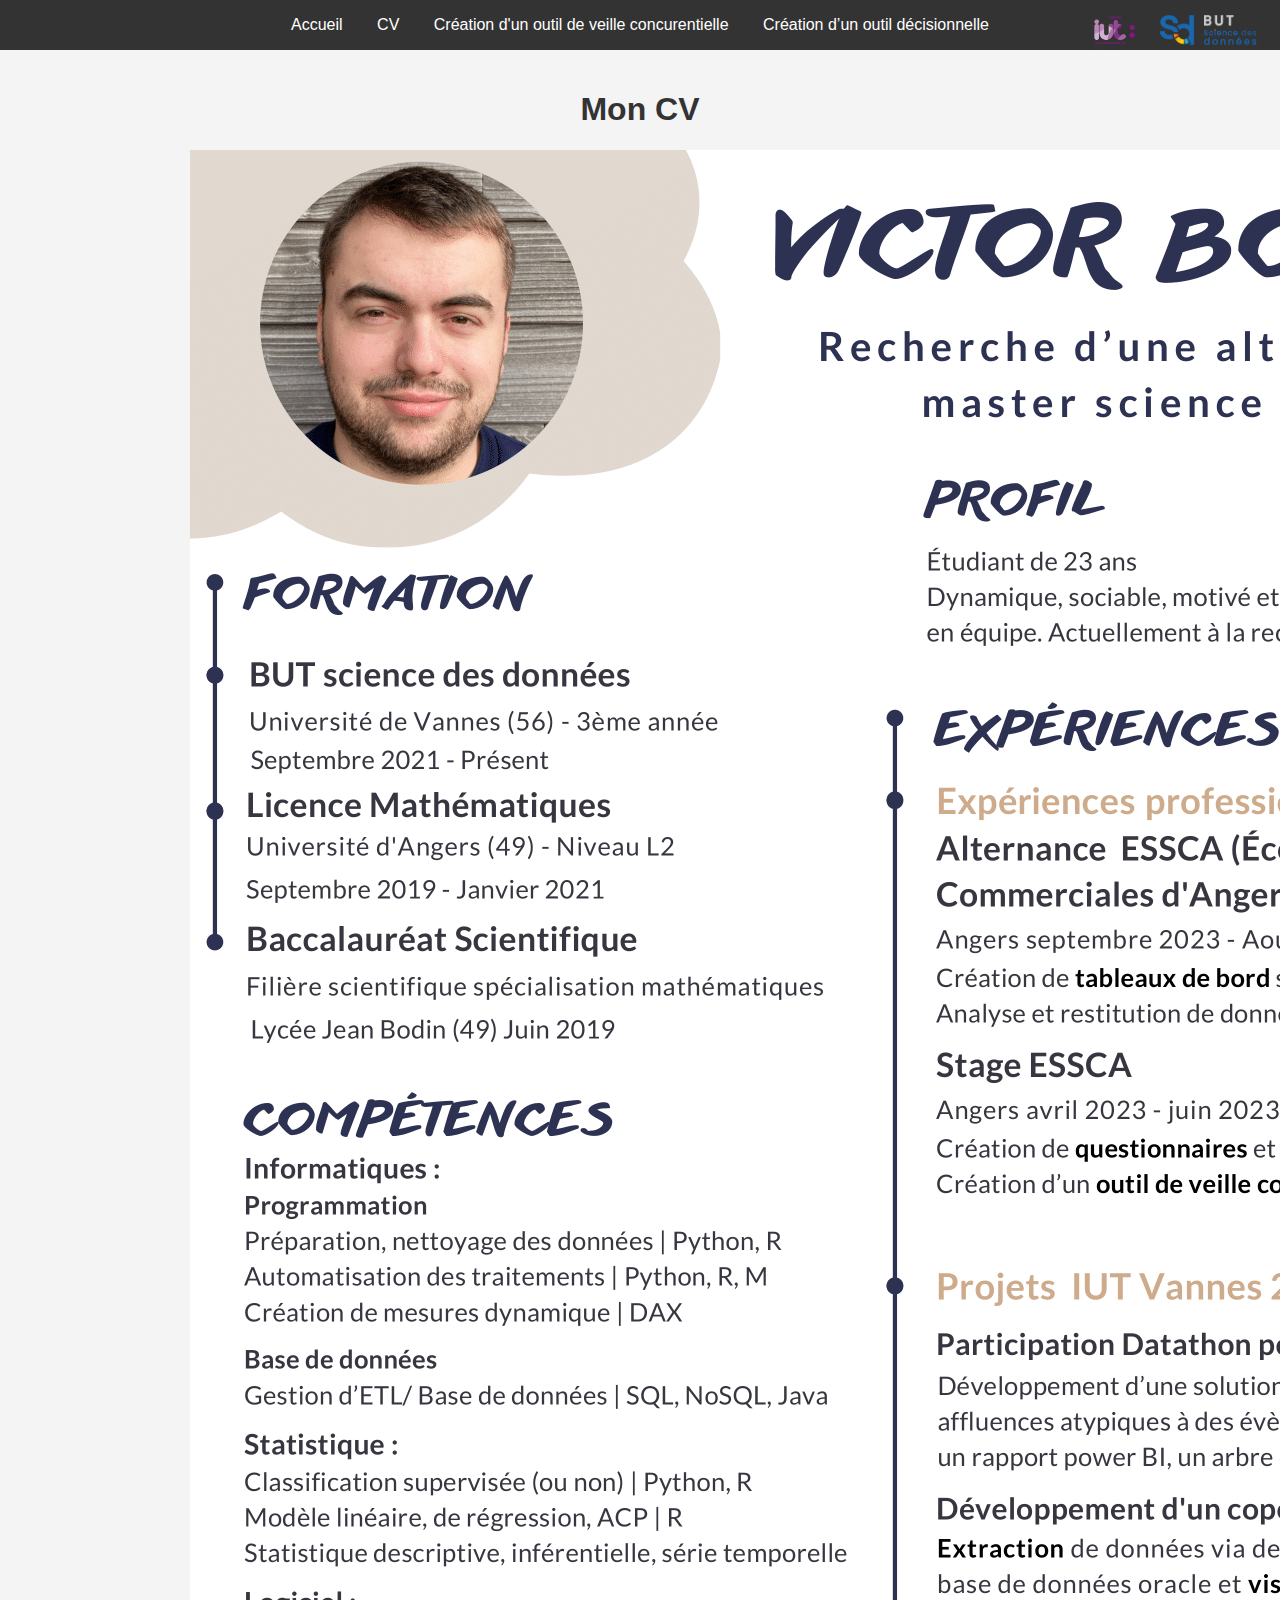
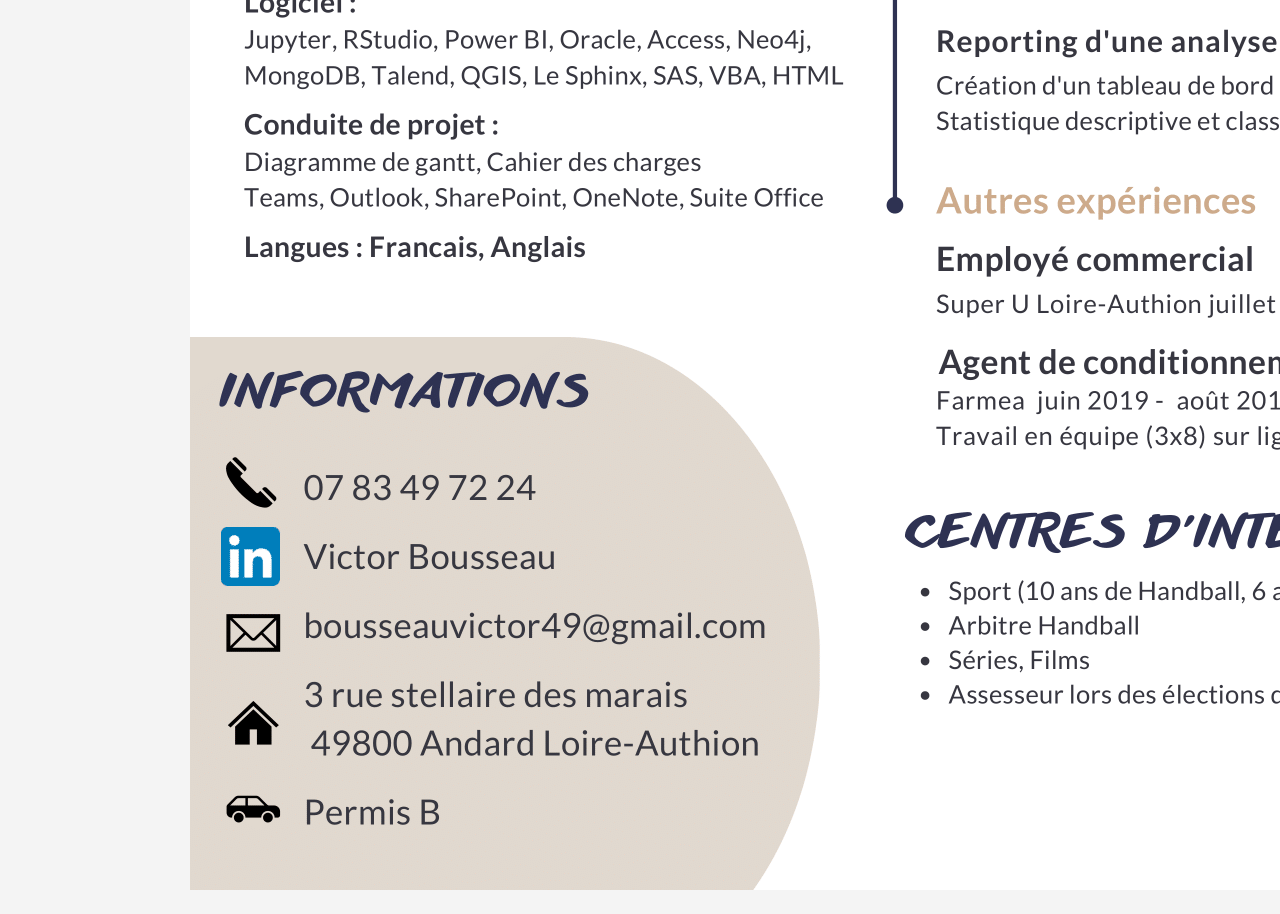
==== cv.html @ 000000b6 "inch2" ====
<!DOCTYPE html>
<html lang="fr">
<head>
    <meta charset="UTF-8">
    <meta name="viewport" content="width=device-width, initial-scale=1.0">
    <title>CV - Mon Portfolio</title>
    <link rel="stylesheet" href="style.css">
    <style>
        body {
            font-family: Arial, sans-serif;
            margin: 0;
            padding: 0;
            background-color: #f4f4f4;
        }
        nav {
            background-color: #333;
            color: #fff;
            padding: 1em 0;
            text-align: center;
            position: relative;
        }
        nav ul {
            list-style-type: none;
            margin: 0;
            padding: 0;
        }
        nav ul li {
            display: inline;
            margin: 0 15px;
        }
        nav ul li a {
            color: #fff;
            text-decoration: none;
        }
        .logo-container {
            position: absolute;
            right: 20px;
            top: 10px;
        }
        .logo-container img {
            height: 40px;
            margin-left: 10px;
        }
        main {
            padding: 20px;
            max-width: 900px;
            margin: 0 auto;
        }
        h1 {
            color: #333;
            text-align: center;
        }
    </style>

</head>
<body>
    <nav>
        <ul>
            <li><a href="index.html">Accueil</a></li>
            <li><a href="cv.html">CV</a></li>
            <li><a href="projet1.html">Création d'un outil de veille concurentielle</a></li>
            <li><a href="projet2.html">Création d’un outil décisionnelle</a></li>
            <div class="logo-container">
                <img src="IUT_VANNES_LOGO-sansfondblanc-e1669819263791.png" alt="Logo 1">
                <img src="But-SD-1024x392.png" alt="Logo 2">
            </div>
        </ul>
    </nav>
    <main>
        <h1>Mon CV</h1>
        <!-- Utilisation de l'élément <embed> pour afficher le PDF -->
            <div class="image-container">
                <img src="CV Bousseau Victor-1.png" alt="Description de l'image 1">
            </div>
        
        <!-- Alternative : Utilisation de l'élément <iframe> -->
        <!-- <iframe src="cv.pdf" width="100%" height="600px"></iframe> -->

        <!-- Lien pour télécharger le CV -->
    </main>
</body>
</html>
---- style.css ----
body {
    font-family: Arial, sans-serif;
    margin: 0;
    padding: 0;
    background-color: #f4f4f4;
}

nav {
    background-color: #333;
    color: #fff;
    padding: 1em 0;
}

nav ul {
    list-style-type: none;
    margin: 0;
    padding: 0;
    text-align: center;
}

nav ul li {
    display: inline;
    margin: 0 15px;
}

nav ul li a {
    color: #fff;
    text-decoration: none;
}

h1, h2 {
    text-align: left;
}

main {
    padding: 20px;
    max-width: 100%;
    margin: 0 auto;
}

#sidebar {
    position: fixed;
    top: 30px; /* Ajustement pour décaler le sommaire */
    left: 0;
    width: 255px;
    height: 100%;
    background-color: #f0f0f0;
    padding: 20px;
    overflow-y: auto;
}



#summary {
    list-style-type: none;
    padding: 0;
}

#summary li {
    margin-bottom: 10px;
}

#summary li a {
    text-decoration: none;
    color: #333;
    display: block;
}

#summary li a:hover {
    color: #000;
    font-weight: bold;
}
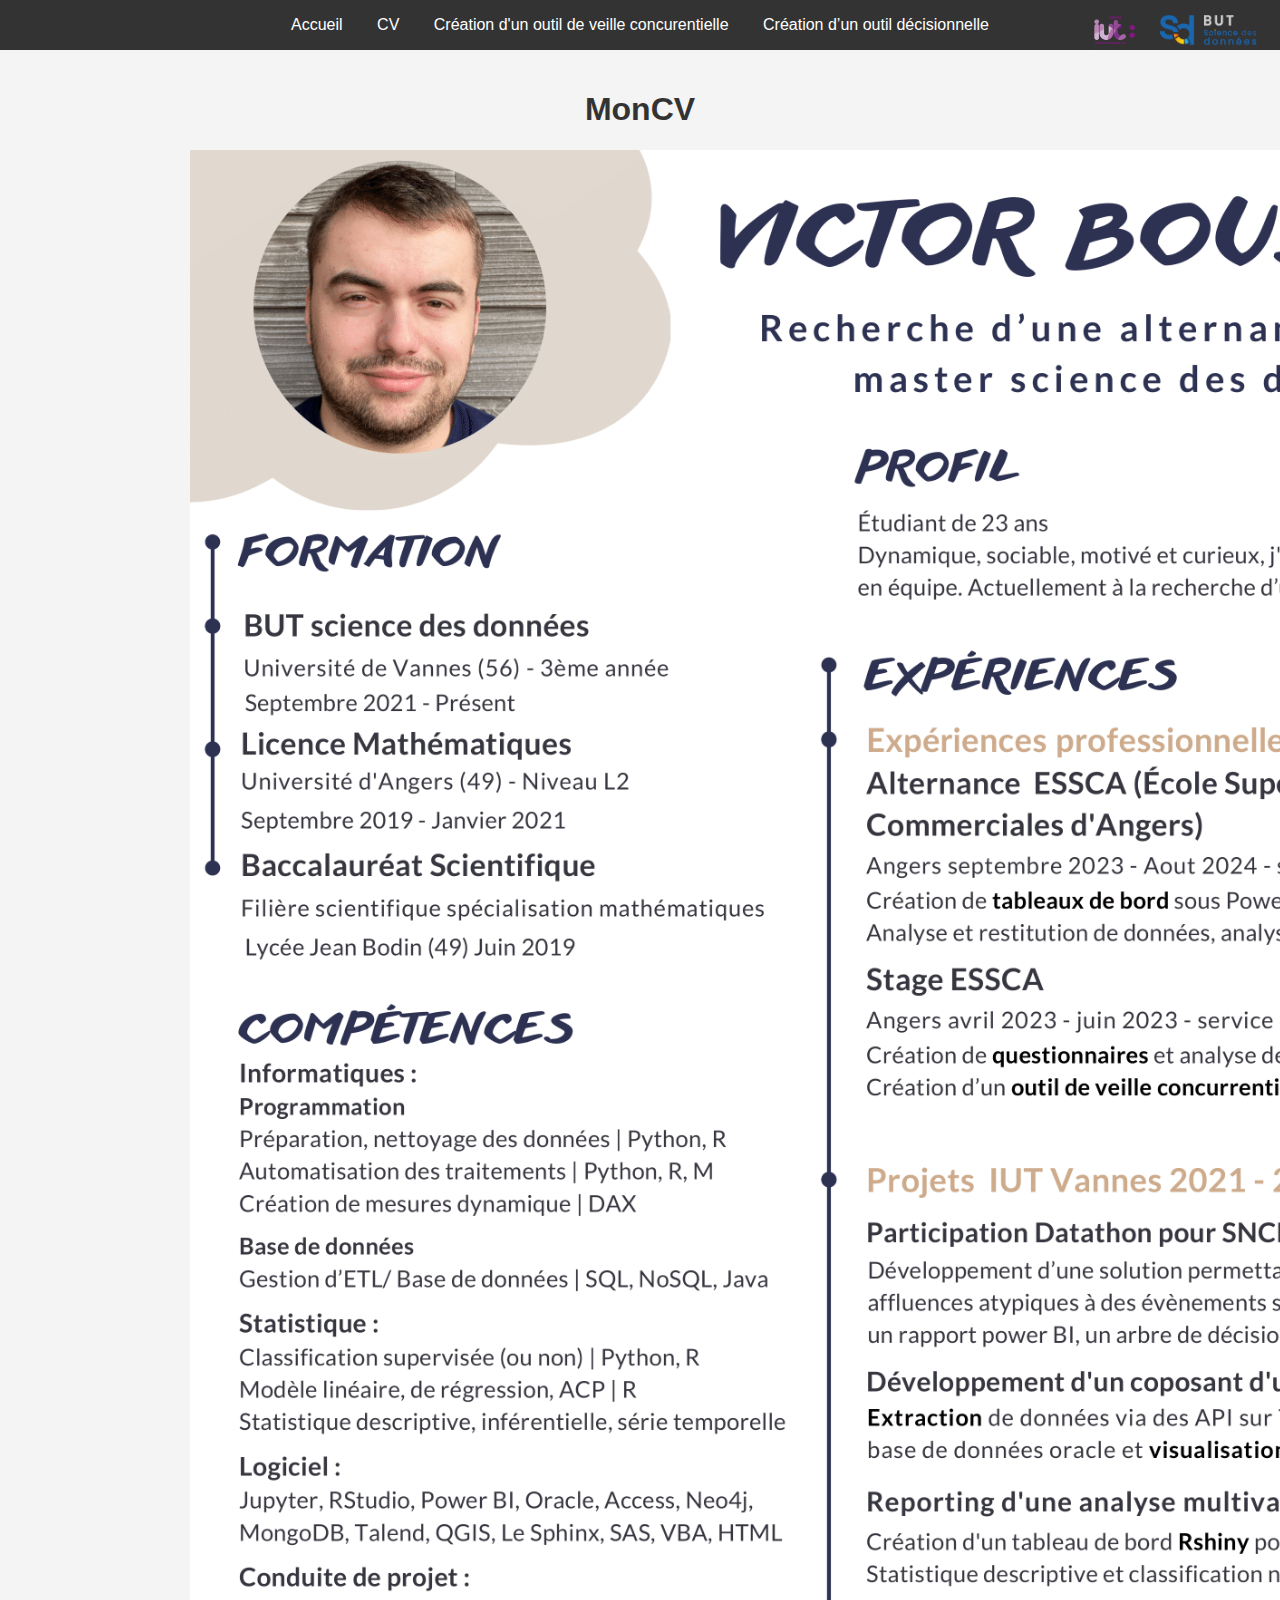
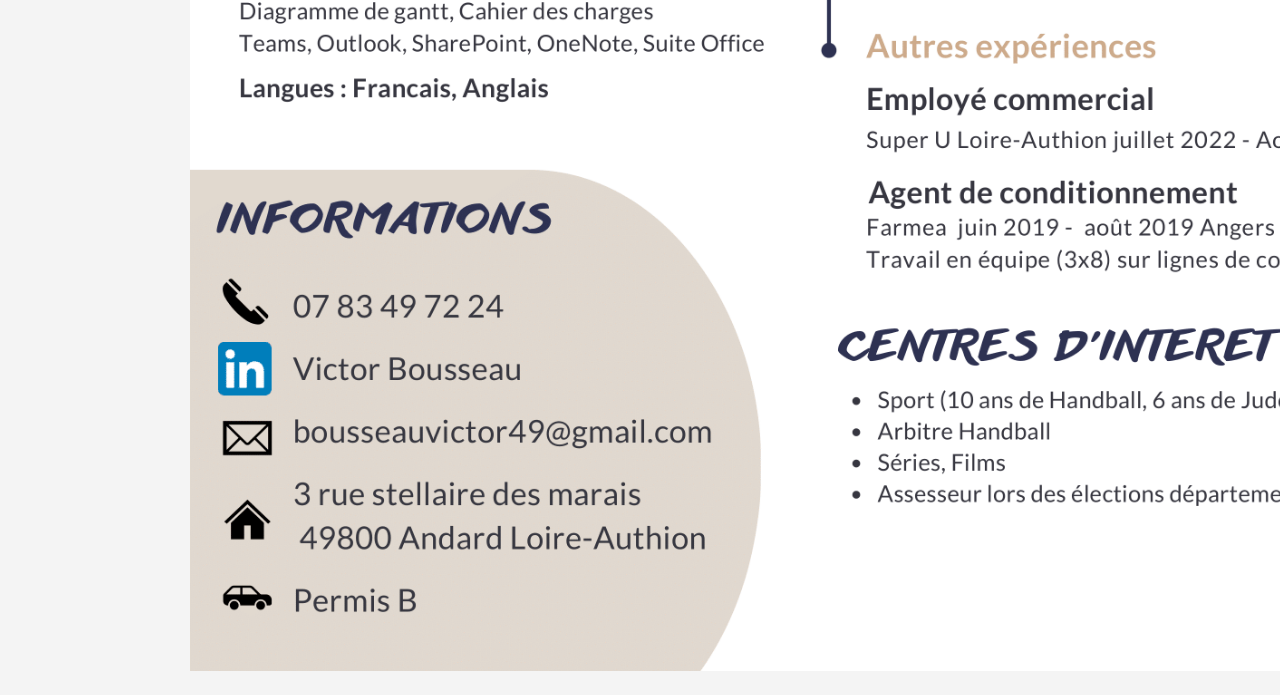
==== commit 4de71424: "inch22" ====
--- a/cv.html
+++ b/cv.html
@@ -67,10 +67,10 @@
         </ul>
     </nav>
     <main>
-        <h1>Mon CV</h1>
+        <h1>MonCV</h1>
         <!-- Utilisation de l'élément <embed> pour afficher le PDF -->
             <div class="image-container">
-                <img src="CV Bousseau Victor-1.png" alt="Description de l'image 1">
+                <img src="CV Bousseau Victor-1.png" alt="Description de l'image 1", width=1500px>
             </div>
         
         <!-- Alternative : Utilisation de l'élément <iframe> -->
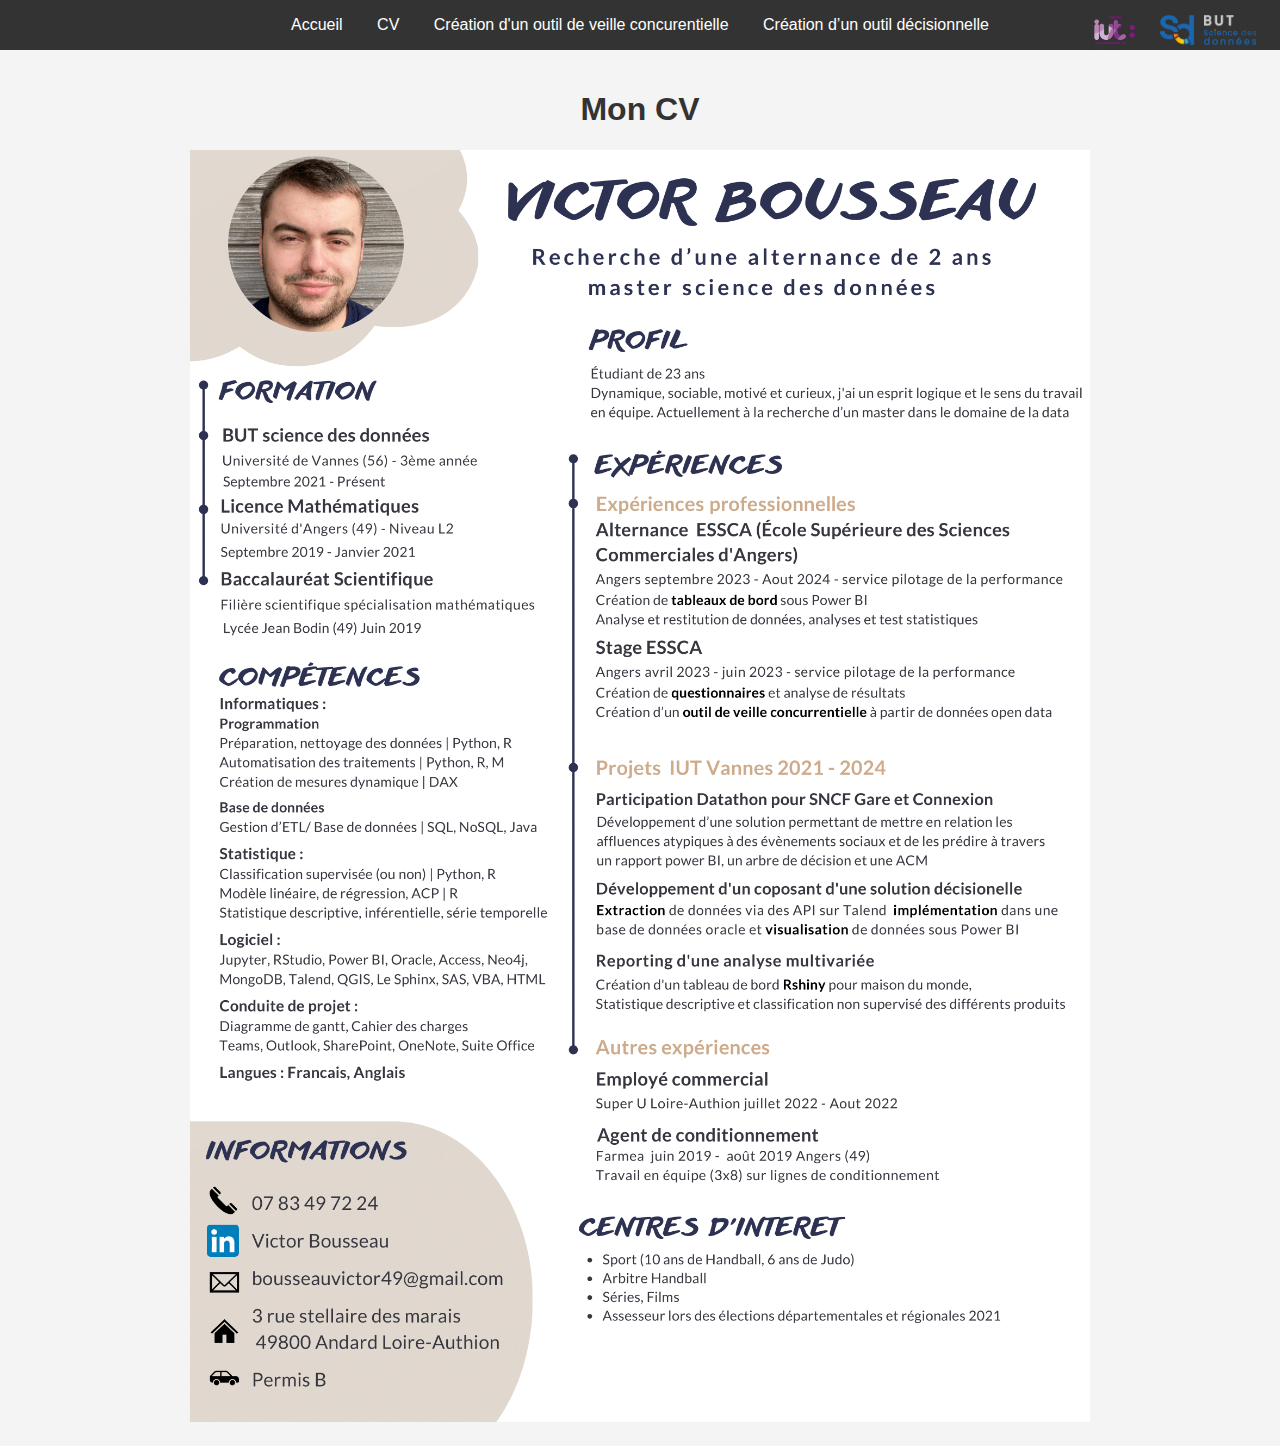
==== commit a90375a0: "cv" ====
--- a/cv.html
+++ b/cv.html
@@ -67,10 +67,10 @@
         </ul>
     </nav>
     <main>
-        <h1>MonCV</h1>
+        <h1>Mon CV</h1>
         <!-- Utilisation de l'élément <embed> pour afficher le PDF -->
             <div class="image-container">
-                <img src="CV Bousseau Victor-1.png" alt="Description de l'image 1", width=1500px>
+                <img src="CV Bousseau Victor-1.png" alt="Description de l'image 1", width=100%>
             </div>
         
         <!-- Alternative : Utilisation de l'élément <iframe> -->
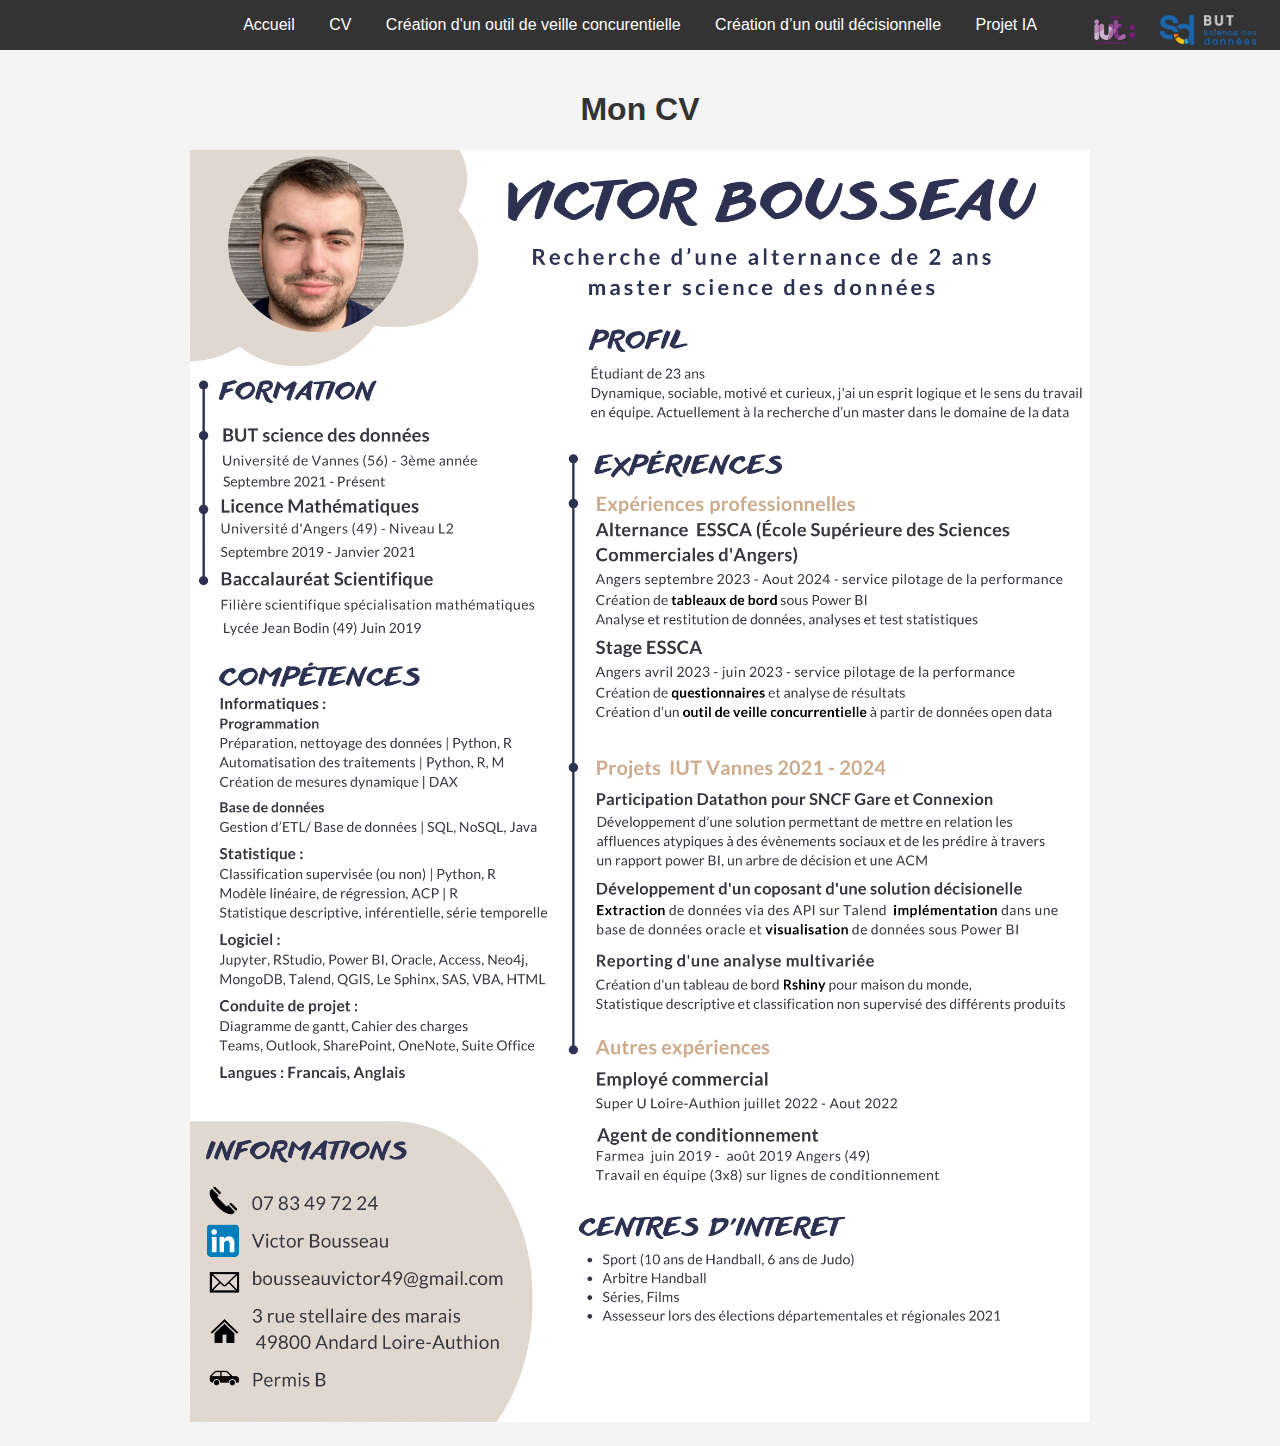
==== commit f67b40b8: "finito" ====
--- a/cv.html
+++ b/cv.html
@@ -60,6 +60,7 @@
             <li><a href="cv.html">CV</a></li>
             <li><a href="projet1.html">Création d'un outil de veille concurentielle</a></li>
             <li><a href="projet2.html">Création d’un outil décisionnelle</a></li>
+            <li><a href="projet3.html">Projet IA</a></li>
             <div class="logo-container">
                 <img src="IUT_VANNES_LOGO-sansfondblanc-e1669819263791.png" alt="Logo 1">
                 <img src="But-SD-1024x392.png" alt="Logo 2">
